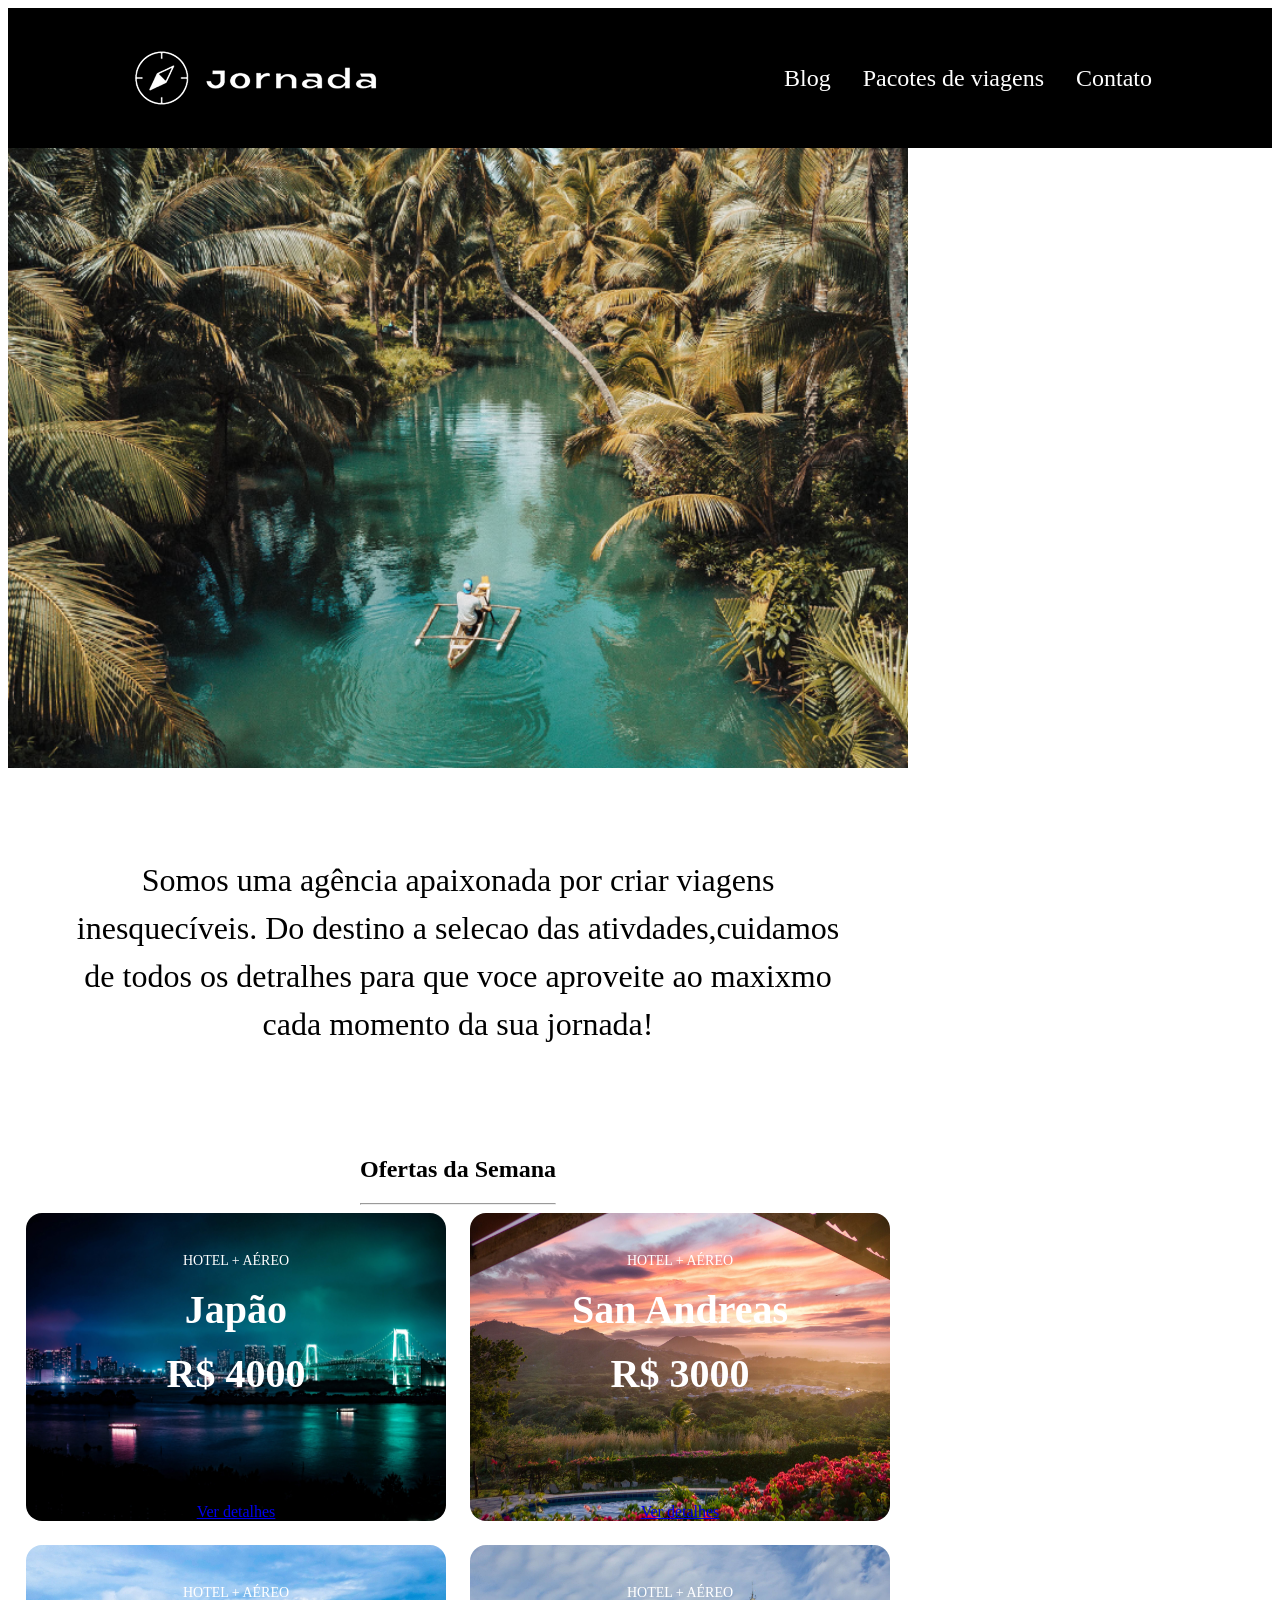
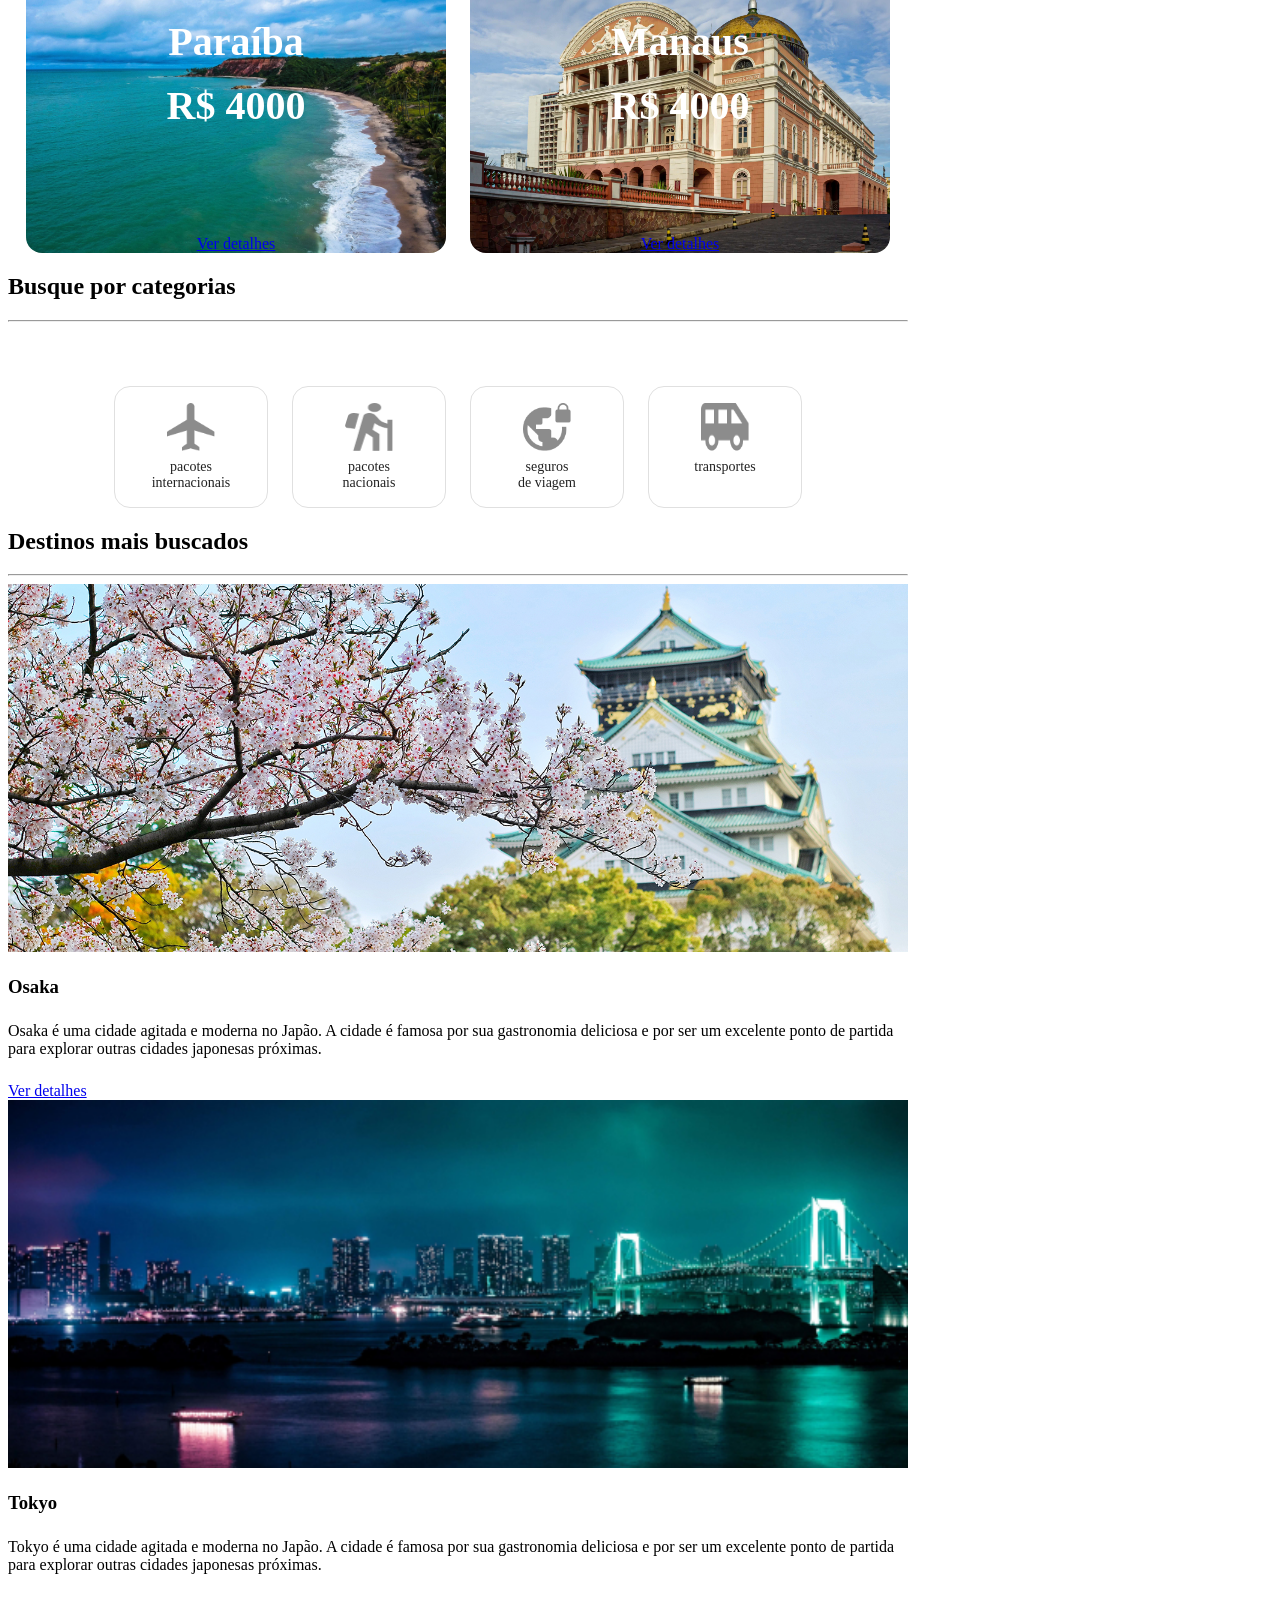
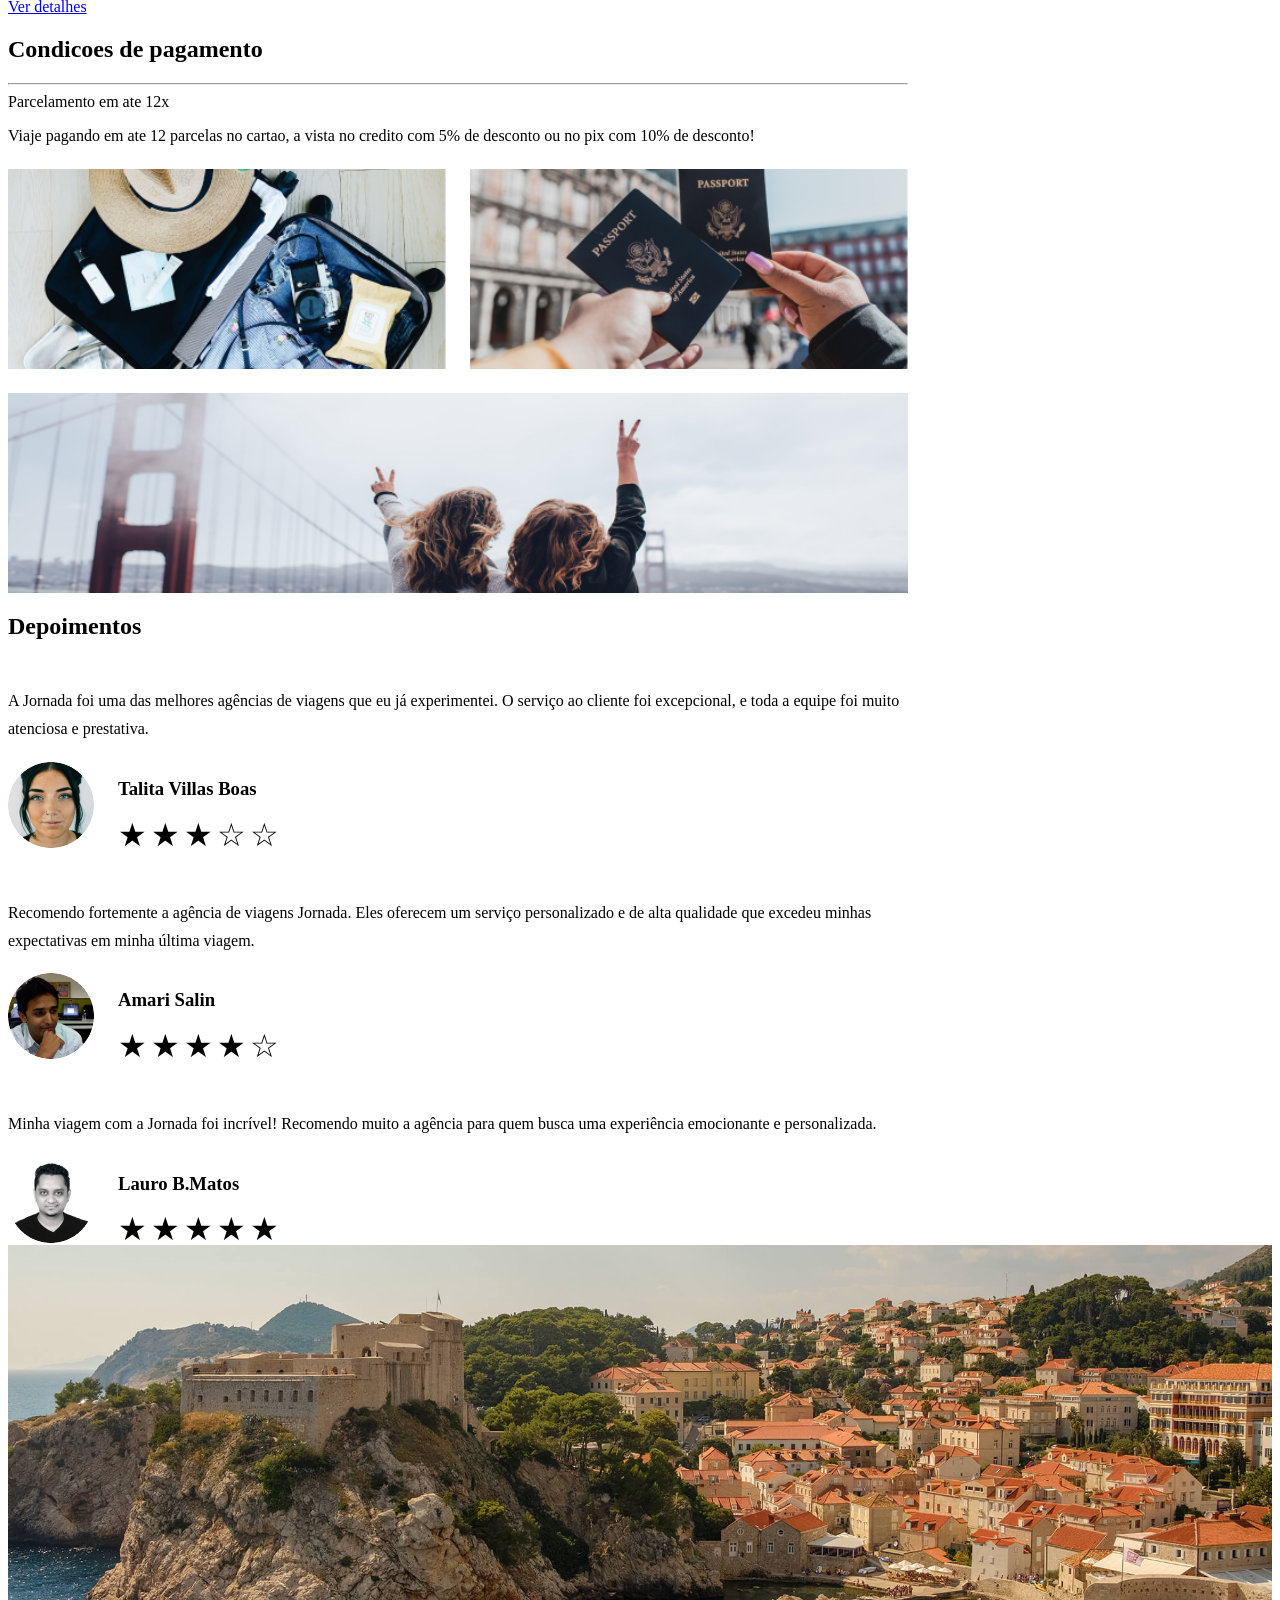
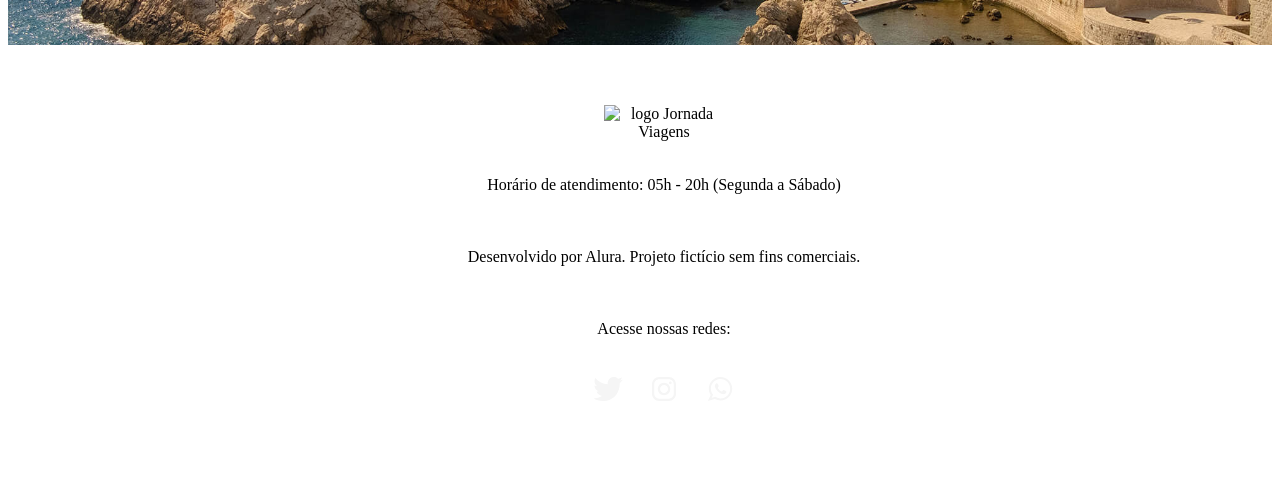
==== index.html @ 7cc856df "primeira versão" ====
<!doctype html>
<html lang="pt-BR">
  <head>
    <meta charset="UTF-8" />
    <meta name="viewport" content="width=device-width, initial-scale=1.0" />
    <meta name="description" content="Jornada Viagens,uma agencia apaixonada por criar viagens
    inesqueciveis">
    <link rel="stylesheet" href="style.css" />
    <title>jornada viagens</title>
<meta name="og":title content=""Jornada Viagens>
<meta name="og":description content="Jornada Viagens,uma agencia apaixonada por criar viagens
    inesqueciveis">
<meta name="og":image content="https://lerzinhopeixoto.github.io/jornada-viagens/img/logo-footer.png">
<meta name="og":type content="website">
<meta name="og":url content="https://lerzinhopeixoto.github.io/jornada-viagens">




  </head>
<head>
  <link rel="icon" href="img/Favicon.png">
</head>

  <body>
  <header class="main-header">
  <a class="logo" href="index.html" title="voltar para a página inicial">
    <img class="logo-mobile" src="img/Logo-provisória-branca 1.png" alt="bussola do logo jornada viagens na cor branca">
    <img class="logo-desktop" src="img/Logo-provisória-branca 1(1).png" alt=" logo Jornada Viagens na cor branca ">
  </a>
  <div class="navigation-menu">
    <label for="menu">
      <img src="img/menu.png" alt="menu"/>
    </label>
    <input type="checkbox" id="menu" hidden/>
    <nav>
      <ul class="list-link">
        <li><a href="blog.html" target="_blank"  title="Acessar o blog">Blog</a></li>
        <li><a href="pacotes.html" target="_blank"   title="Acessar pacotes de viagens">Pacotes de viagens</a></li>
    <li><a href="contato.html" target="_blank" title="Acessar contato">Contato</a></li>
  </ul>
</nav>
  </div>

  </header>
<main>
  <section class="hero">
    <div class="hero-img"></div>
      <h2>Somos uma agência apaixonada por criar viagens inesquecíveis. Do destino
        a selecao das ativdades,cuidamos de todos os detralhes para que voce 
        aproveite ao maxixmo cada momento da sua jornada!
      </h2>
  </section>
  <section class="offers">
  <div class="section-title">
    <h2>Ofertas da Semana</h2>
    <hr />
  </div>
<div class="offers-cards">

  <article class="card japao">
    <header>
      <p>HOTEL + AÉREO</p>

      <h3>
        Japão <br />
        <span>R$ 4000</span>
      </h3>
    </header>

    <footer>
      <a href="#" class="button">Ver detalhes</a>
    </footer>
  </article>

  <article class="card san-andreas">
    <header>
      <p>HOTEL + AÉREO</p>

      <h3>
        San Andreas <br />
        <span>R$ 3000</span>
      </h3>
    </header>

    <footer>
      <a href="#" class="button">Ver detalhes</a>
    </footer>
  </article>

  <article class="card paraiba">
    <header>
      <p>HOTEL + AÉREO</p>

      <h3>
        Paraíba <br />
        <span>R$ 4000</span>
      </h3>
    </header>

    <footer>
      <a href="#" class="button">Ver detalhes</a>
    </footer>
  </article>

  <article class="card manaus">
    <header>
      <p>HOTEL + AÉREO</p>

      <h3>
        Manaus <br />
        <span>R$ 4000</span>
      </h3>
    </header>

    <footer>
      <a href="#" class="button">Ver detalhes</a>
    </footer>
  </article>

</div>
  
  </div>
</section>
<section class="catergorias">
  <div class="catergorias">
    <h2 class="content-title">Busque por categorias</h2>
    <hr />
  </div>
  <div class="categories-cards">

    <article class="categories-card">
      <a href="#" target="_blank" title="Busque pela categoria pacotes internacionais">
        <img src="img/ícone - pacotes interacionais.png" alt="ícone pacotes internacionais"/>
        <h3 class="content-title">pacotes <br>internacionais</h3>
      </a>
    </article>

    <article class= "categories-card">
      <a href="#" target="_blank" title="Busque pela categoria pacotes nacionais">
        <img src="img/ícone - pacotes nacionais.png" alt="ícone pacotes nacionais"/>
        <h3 class="content-title">pacotes <br>nacionais</h3>
      </a>
    </article>

    <article class="categories-card">
      <a href="#" target="_blank" title="Busque por seguros de viagem">
        <img src="img/ícone - seguro viagem.png" alt="ícone seguros de viagem"/>
        <h3 class="content-title">seguros <br>de viagem</h3>
      </a>
    </article>

    <article class="categories-card">
      <a href="#" target="_blank" title="Busque por transportes">
        <img src="img/ícone -transfer.png" alt="ícone transfer"/>
        <h3 class="content-title">transportes</h3>
      </a>
    </article>
  </div>
</section>
<section class="destinations">
  <div class="section-title">
    <h2>Destinos mais buscados</h2>
    <hr />
  </div>
  <div class="destination-items">

    <article class="item osaka">
      <header>
        <div class="img-item"></div>
        <h3 class="content-title">Osaka</h3>
      </header>
      <p class="content-text">Osaka é uma cidade agitada e moderna no Japão. A cidade é famosa por sua gastronomia deliciosa e por ser um excelente ponto de partida para explorar outras cidades japonesas próximas.</p>
      <footer>
        <a href="#" target="_blank" title="veja mais detalhes do destino osaka" class="button">Ver detalhes</a>
      </footer>
    </article>

    <article class="item tokyo">
      <header>
        <div class="img-item"></div>
        <h3 class="content-title">Tokyo</h3>
      </header>
      <p class="content-text">Tokyo é uma cidade agitada e moderna no Japão. A cidade é famosa por sua gastronomia deliciosa e por ser um excelente ponto de partida para explorar outras cidades japonesas próximas.</p>
      <footer>
        <a href="#" target="_blank" title="veja mais detalhes do destino tokyo"  class="button">Ver detalhes</a>
      </footer>
    </article>
<section class="payments">
  <h2>Condicoes de pagamento</h2>
<hr />
<div class="text-content"
<h3 class="content-title"> Parcelamento em ate 12x </h3>
<p class="content-text"> Viaje pagando em ate 12 parcelas no cartao, a vista no credito com 5% de desconto
  ou no pix com 10% de desconto!
</p>
</div>
<div class="image-gallery">
  <div class="image bag"></div>
 <div class="image passaport"></div>
 <div class="image people colspan-2"></div>
</div>
</section>
</section>
<section class="testimonial">
  <div class="section-title">
    <h2>Depoimentos</h2>
  </div>
  <div class="testimonial-container">
    <article>
      <header>
        <p>A Jornada foi uma das melhores agências de viagens que eu já experimentei. O serviço ao cliente foi excepcional, e toda a equipe foi muito atenciosa e prestativa.</p>
      </header>
      <footer>
        <img src="img/avatar talita.png" alt="imagem de perfil da cliente Talita villas boas">
        <div class="profile-content">
        <h3>Talita Villas Boas</h3>
        <div class="rating">
          <span class="star">★</span>
          <span class="star">★</span>
          <span class="star">★</span>
          <span class="star">☆</span>
          <span class="star">☆</span>
        </div>
      </div>
      </footer>
    </article>

    <div class="testimonial-container">
    <article>
      <header>
        <p>Recomendo fortemente a agência de viagens Jornada. Eles oferecem um serviço personalizado e de alta qualidade que excedeu minhas expectativas em minha última viagem.</p>
      </header>
      <footer>
        <img src="img/Avatar Amari.png" alt="imagem de perfil da cliente Amari Salin">
        <div class="profile-content">
        <h3>Amari Salin</h3>
        <div class="rating">
          <span class="star">★</span>
          <span class="star">★</span>
          <span class="star">★</span>
          <span class="star">★</span>
          <span class="star">☆</span>
        </div>
      </div>
      </footer>
    </article>
    <div class="testimonial-container">
    <article>
      <header>
        <p>Minha viagem com a Jornada foi incrível! Recomendo muito a agência para quem busca uma experiência emocionante e personalizada.</p>
      </header>
      <footer>
        <img src="img/Avatar Lauro.png" alt="imagem de perfil da cliente Lauro B.Matos">
        <div class="profile-content">
        <h3>Lauro B.Matos</h3>
        <div class="rating">
          <span class="star">★</span>
          <span class="star">★</span>
          <span class="star">★</span>
          <span class="star">★</span>
          <span class="star">★</span>
        </div>
      </div>
      </footer>
    </article>
  </div>
</section>
  <div class="footer-banner"></div>
</main>
<footer class="main-footer">
  <img class="footer-logo" src="img/logo-branco 1.png" alt="logo Jornada Viagens">
  <p>Horário de atendimento: 05h - 20h (Segunda a Sábado)</p>
  <p>Desenvolvido por Alura. Projeto fictício sem fins comerciais.</p>
  <p class="footer-social-title">Acesse nossas redes:</p>
  <div class="footer-social">
    <a href="#" target="_blank"  title="Twitter"><img src="img/Twiter 1.svg" alt="twitter"></a>
    <a href="#" target="_blank"  title="Instagram"><img src="img/Instragam 1.svg" alt="instagram"></a>
    <a href="#" target="_blank" title="Whatsapp"><img src="img/Whatsapp 1.svg" alt="whatsapp"></a>
  </div>
</footer>
  </body>
</html>
---- style.css ----
@import url("./GLOBAL.css");
@import url("./header.css");
@import url("./hero.css");
@import url("./offers.css");
@import url("./destinations.css");
@import url("./categories.css");
@import url("./payments.css");
@import url("./testimoniel.css");
@import url("./rodape.css");
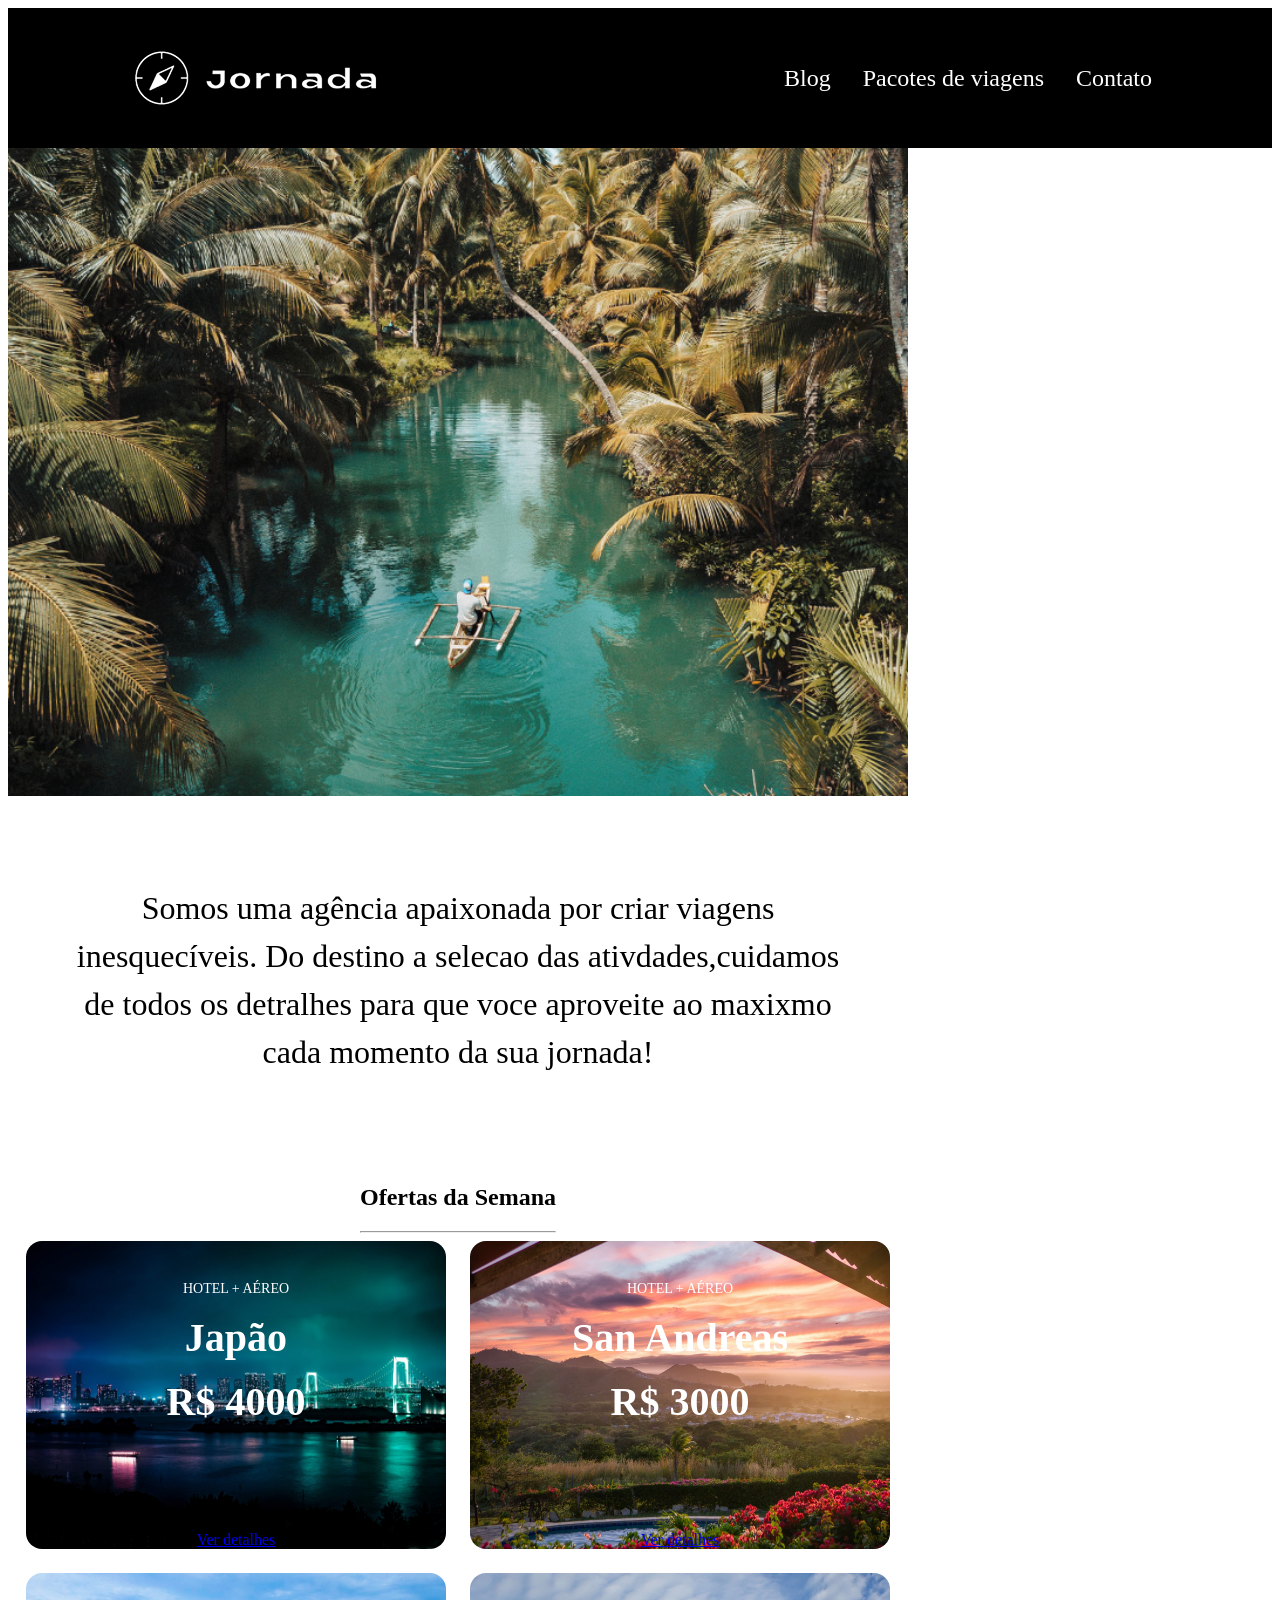
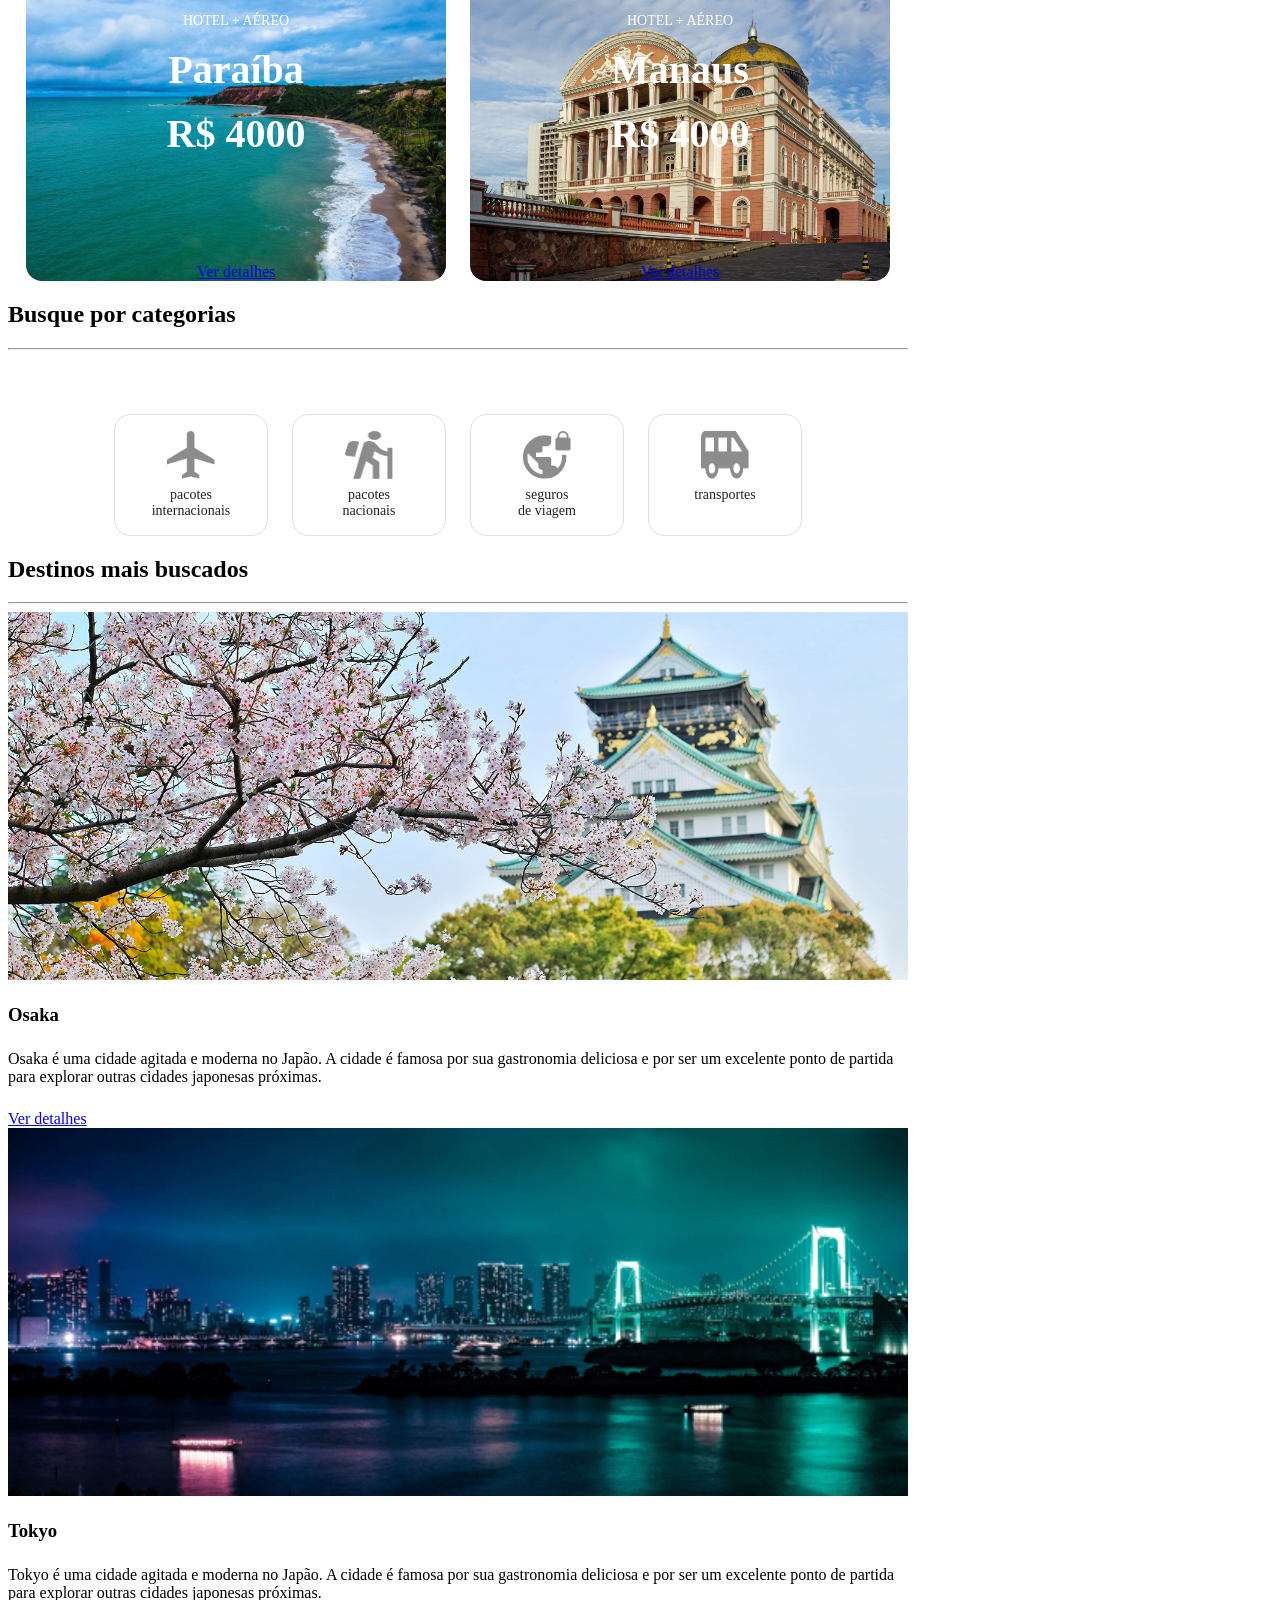
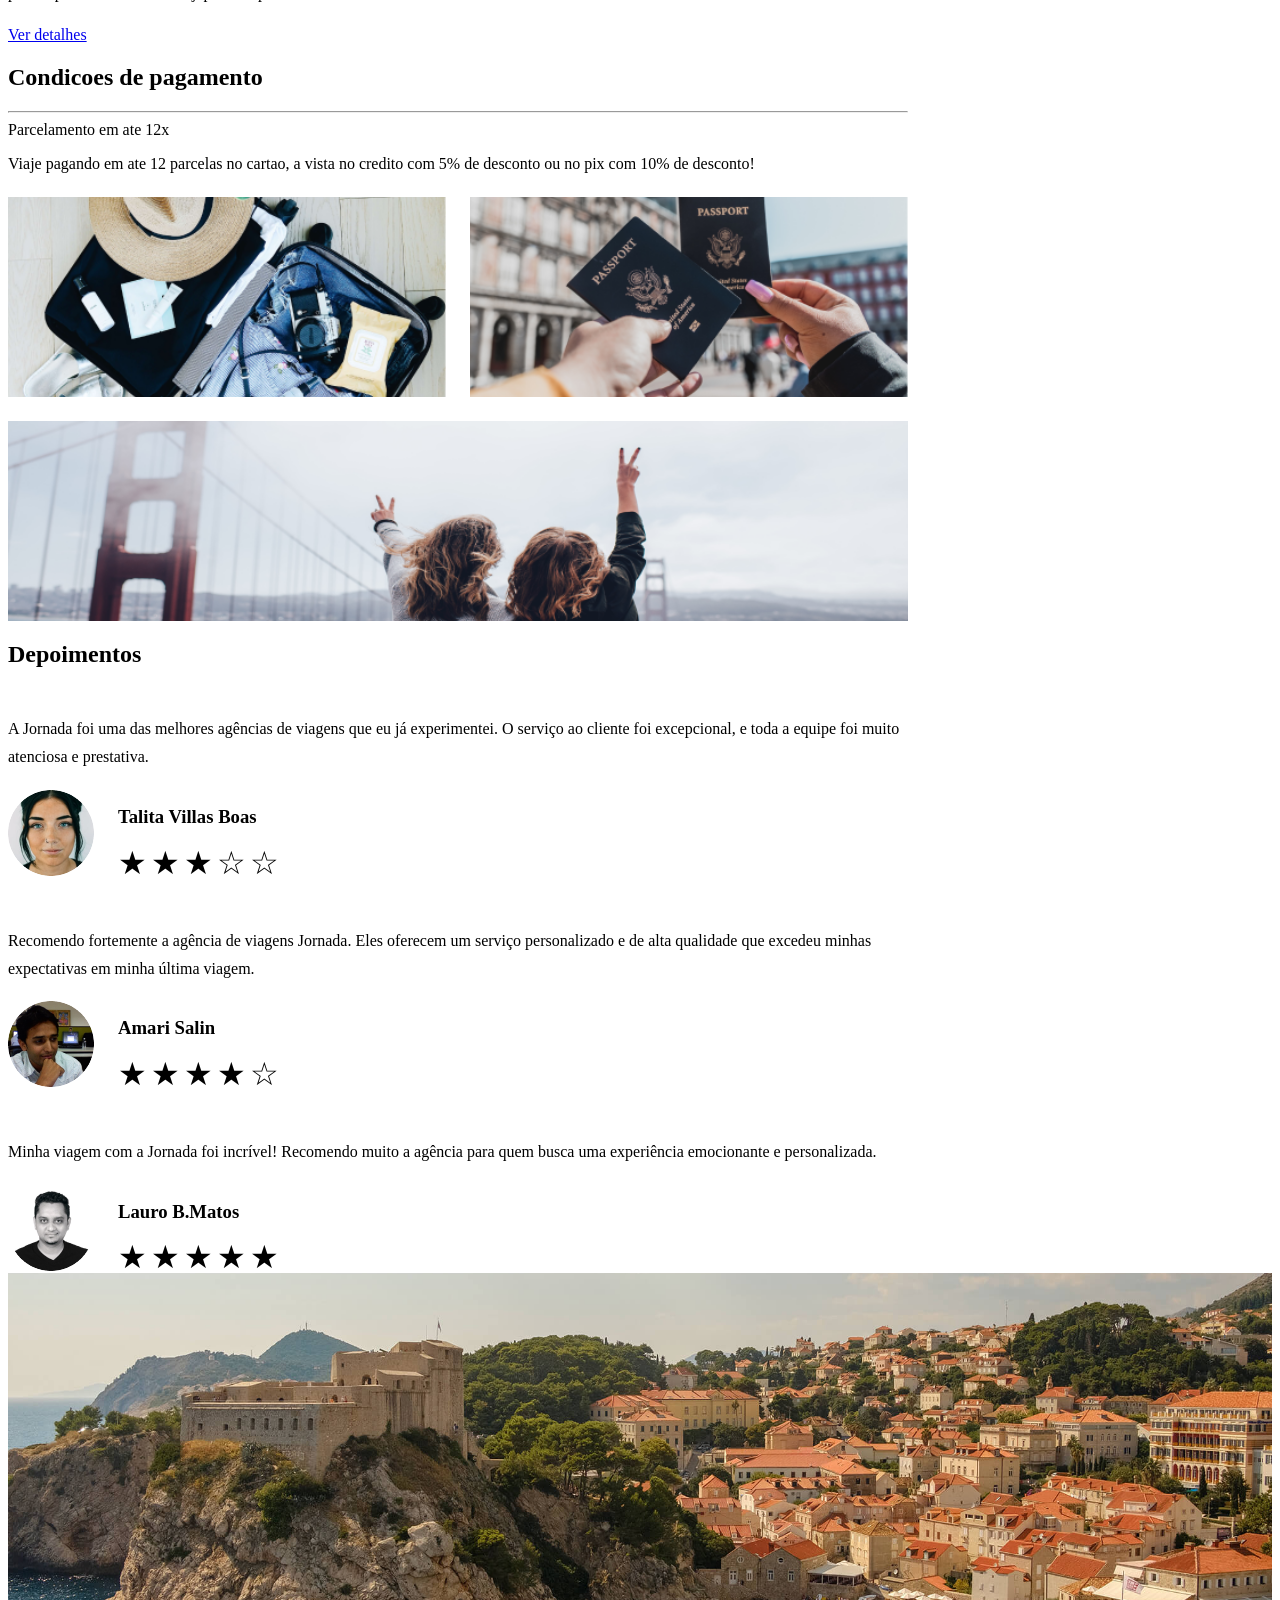
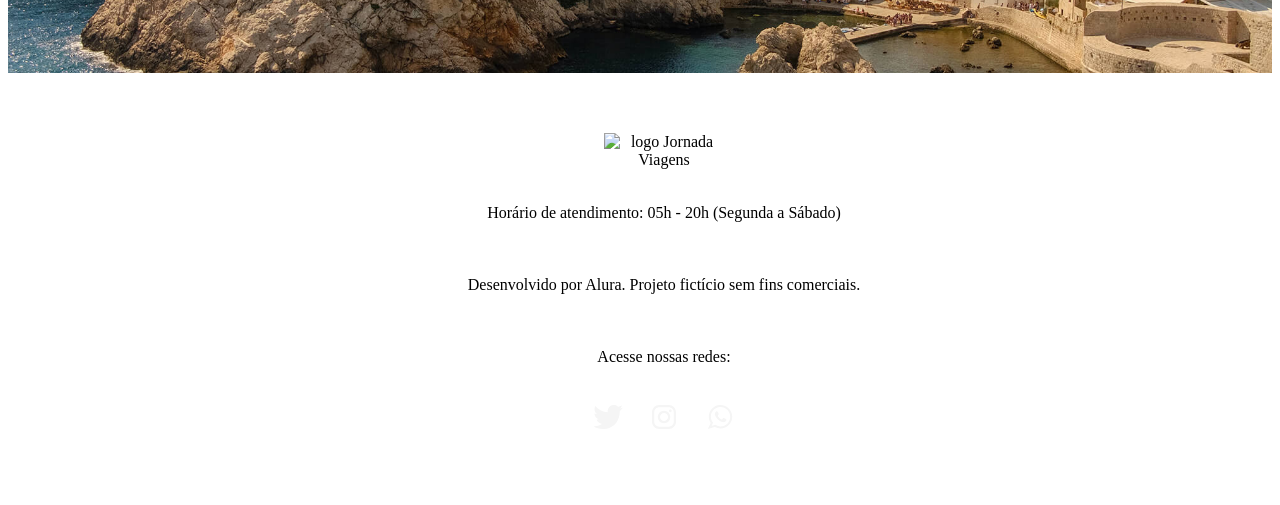
==== commit 4812fc77: "adicionar página do blog" ====
--- a/index.html
+++ b/index.html
@@ -279,5 +279,3 @@
     <a href="#" target="_blank" title="Whatsapp"><img src="img/Whatsapp 1.svg" alt="whatsapp"></a>
   </div>
 </footer>
-  </body>
-</html>
--- a/style.css
+++ b/style.css
@@ -7,3 +7,4 @@
 @import url("./payments.css");
 @import url("./testimoniel.css");
 @import url("./rodape.css");
+@import url(./blog.css);
